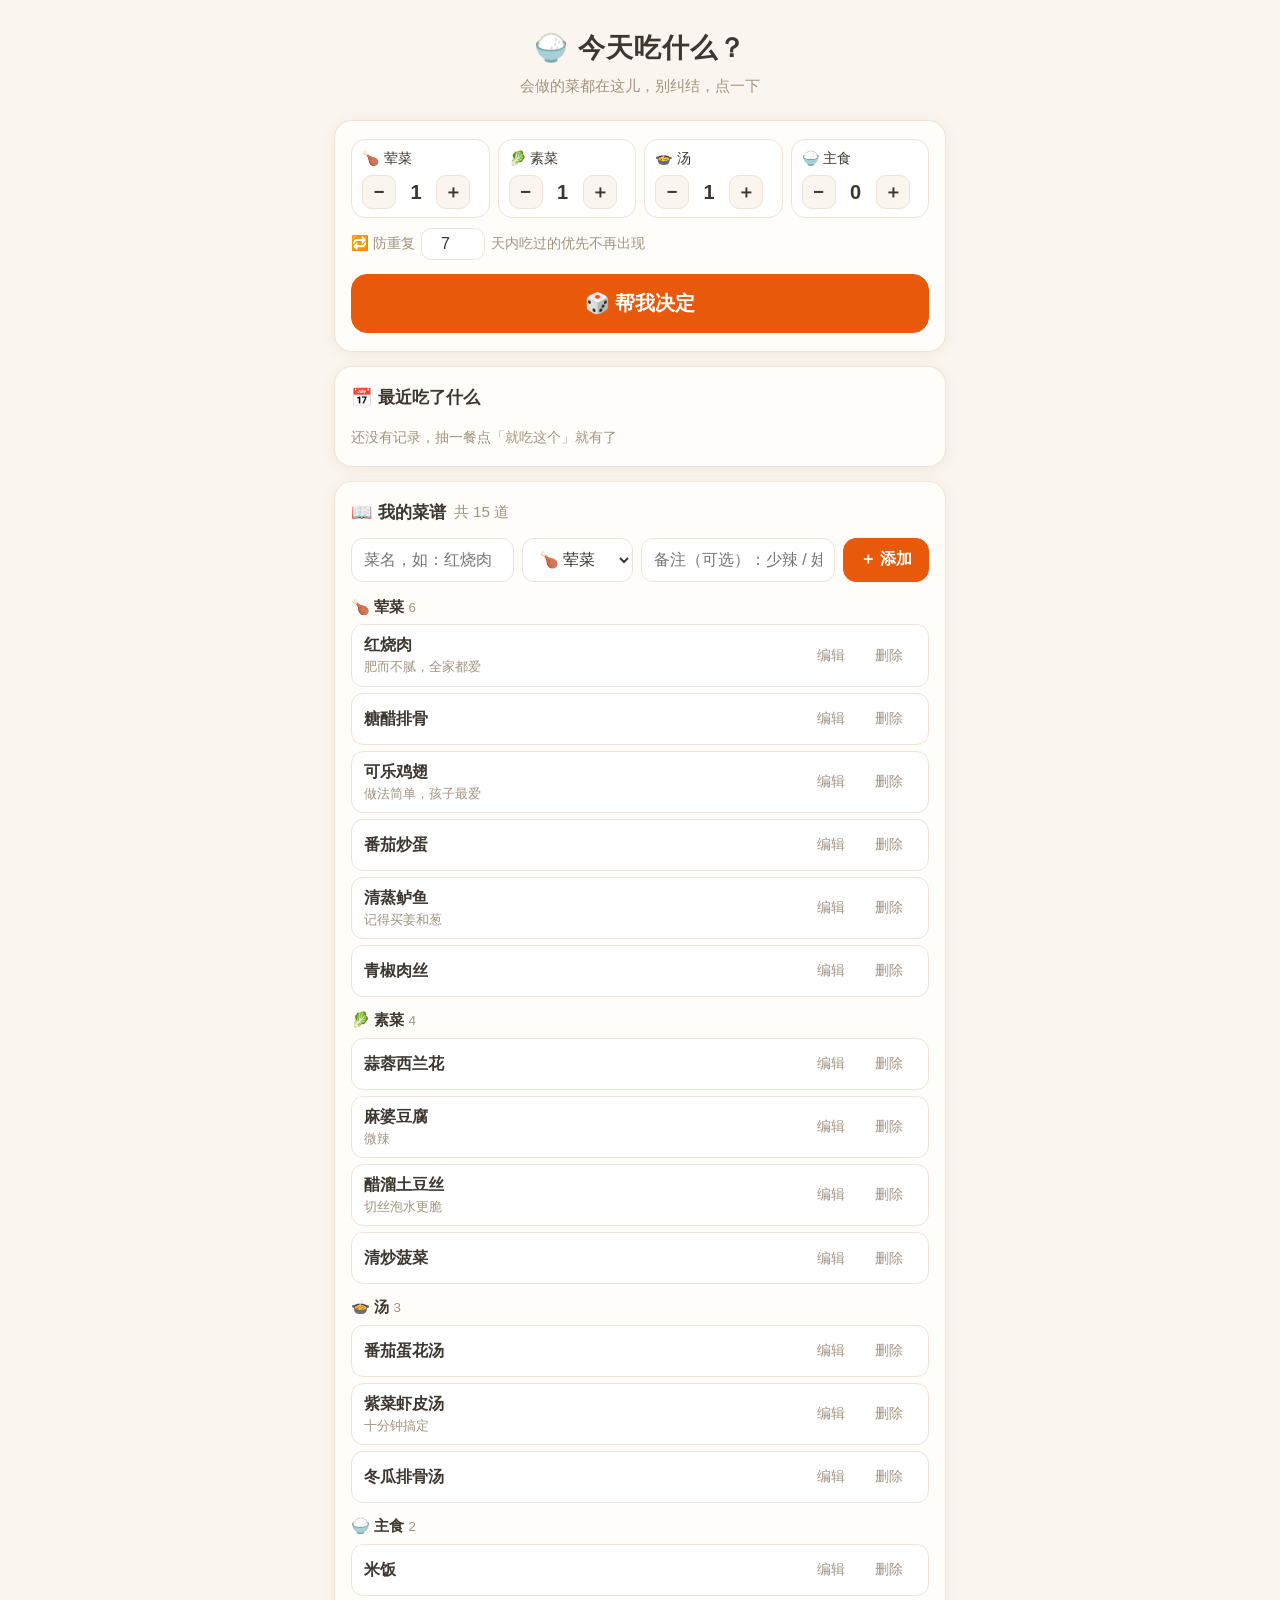
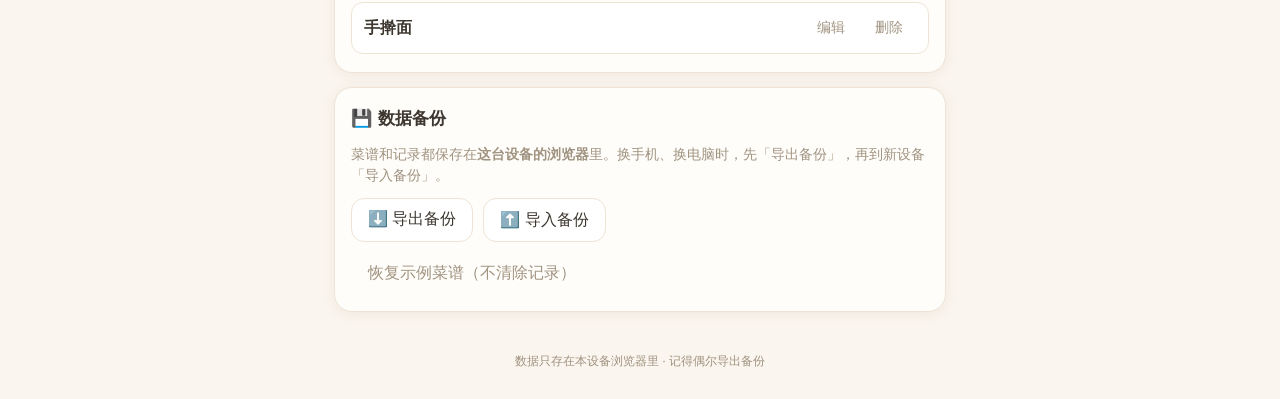
==== index.html @ 8ac6dba6 "🎉 今天吃什么：家庭随机点菜小工具（首个版本）" ====
<!DOCTYPE html>
<html lang="zh-CN">
<head>
<meta charset="UTF-8">
<meta name="viewport" content="width=device-width, initial-scale=1.0, viewport-fit=cover">
<meta name="description" content="家庭点菜小工具：把会做的菜录进去，每天随机生成今天吃什么">
<meta name="theme-color" content="#e8590c">
<title>今天吃什么？</title>
<link rel="icon" href="data:image/svg+xml,%3Csvg xmlns='http://www.w3.org/2000/svg' viewBox='0 0 100 100'%3E%3Ctext y='.9em' font-size='90'%3E%F0%9F%8D%9A%3C/text%3E%3C/svg%3E">
<link rel="stylesheet" href="style.css">
</head>
<body>

<header class="site-header">
  <h1>🍚 今天吃什么？</h1>
  <p class="subtitle">会做的菜都在这儿，别纠结，点一下</p>
</header>

<main>

  <!-- 随机点菜 -->
  <section class="card">
    <div class="settings">
      <div class="settings-grid" id="steppers">
        <div class="stepper" data-cat="hun">
          <span class="stepper-label">🍗 荤菜</span>
          <div class="step-ctrl">
            <button class="step-btn" type="button" data-dir="-1" aria-label="荤菜减一">−</button>
            <span class="step-num">1</span>
            <button class="step-btn" type="button" data-dir="1" aria-label="荤菜加一">＋</button>
          </div>
        </div>
        <div class="stepper" data-cat="su">
          <span class="stepper-label">🥬 素菜</span>
          <div class="step-ctrl">
            <button class="step-btn" type="button" data-dir="-1" aria-label="素菜减一">−</button>
            <span class="step-num">1</span>
            <button class="step-btn" type="button" data-dir="1" aria-label="素菜加一">＋</button>
          </div>
        </div>
        <div class="stepper" data-cat="tang">
          <span class="stepper-label">🍲 汤</span>
          <div class="step-ctrl">
            <button class="step-btn" type="button" data-dir="-1" aria-label="汤减一">−</button>
            <span class="step-num">1</span>
            <button class="step-btn" type="button" data-dir="1" aria-label="汤加一">＋</button>
          </div>
        </div>
        <div class="stepper" data-cat="zhushi">
          <span class="stepper-label">🍚 主食</span>
          <div class="step-ctrl">
            <button class="step-btn" type="button" data-dir="-1" aria-label="主食减一">−</button>
            <span class="step-num">0</span>
            <button class="step-btn" type="button" data-dir="1" aria-label="主食加一">＋</button>
          </div>
        </div>
      </div>
      <div class="days-row">
        <label for="no-repeat-days">🔁 防重复</label>
        <input type="number" id="no-repeat-days" min="0" max="30" step="1" value="7">
        <span>天内吃过的优先不再出现</span>
      </div>
    </div>

    <button id="btn-generate" class="btn btn-primary btn-big">🎲 帮我决定</button>

    <div id="result" class="result hidden"></div>
  </section>

  <!-- 吃过记录 -->
  <section class="card">
    <h2>📅 最近吃了什么</h2>
    <ul id="history-list" class="history-list"></ul>
    <p id="history-empty" class="muted empty-tip">还没有记录，抽一餐点「就吃这个」就有了</p>
  </section>

  <!-- 菜谱管理 -->
  <section class="card">
    <h2>📖 我的菜谱 <span id="dish-count" class="muted"></span></h2>
    <form id="dish-form" class="dish-form">
      <input name="name" placeholder="菜名，如：红烧肉" maxlength="30" required>
      <select name="category">
        <option value="hun">🍗 荤菜</option>
        <option value="su">🥬 素菜</option>
        <option value="tang">🍲 汤</option>
        <option value="zhushi">🍚 主食</option>
      </select>
      <input name="note" placeholder="备注（可选）：少辣 / 娃爱吃…" maxlength="50">
      <button type="submit" class="btn btn-primary" id="btn-add">＋ 添加</button>
    </form>
    <div id="dish-list"></div>
  </section>

  <!-- 数据备份 -->
  <section class="card">
    <h2>💾 数据备份</h2>
    <p class="muted backup-tip">菜谱和记录都保存在<b>这台设备的浏览器</b>里。换手机、换电脑时，先「导出备份」，再到新设备「导入备份」。</p>
    <div class="backup-actions">
      <button id="btn-export" class="btn">⬇️ 导出备份</button>
      <label class="btn btn-file" for="import-file">⬆️ 导入备份</label>
      <input type="file" id="import-file" accept=".json,application/json" hidden>
    </div>
    <div id="import-confirm" class="import-confirm hidden">
      <p id="import-confirm-text"></p>
      <button id="btn-import-yes" class="btn btn-primary btn-sm">确认覆盖导入</button>
      <button id="btn-import-no" class="btn btn-ghost btn-sm">取消</button>
    </div>
    <button id="btn-reset" class="btn btn-ghost btn-reset">恢复示例菜谱（不清除记录）</button>
  </section>

</main>

<footer class="site-footer">数据只存在本设备浏览器里 · 记得偶尔导出备份</footer>

<div id="toast" class="toast" role="status"></div>

<script src="app.js"></script>
</body>
</html>
---- style.css ----
:root {
  --bg: #faf5ee;
  --card: #fffdfa;
  --ink: #3d3730;
  --muted: #a09380;
  --border: #eee3d5;
  --accent: #e8590c;
  --accent-dark: #d9480f;
  --accent-soft: #fdeee2;
  --danger: #e03131;
  --hun-c: #c92a2a;    --hun-bg: #fdecec;
  --su-c: #2b8a3e;     --su-bg: #e9f6ec;
  --tang-c: #d9860b;   --tang-bg: #fdf3df;
  --zhushi-c: #96684a; --zhushi-bg: #f5ece5;
  --radius: 18px;
  --shadow: 0 2px 14px rgba(93, 74, 52, 0.07);
}

* { box-sizing: border-box; }
html { -webkit-text-size-adjust: 100%; }

body {
  margin: 0;
  background: var(--bg);
  color: var(--ink);
  font-family: -apple-system, BlinkMacSystemFont, "PingFang SC", "Hiragino Sans GB", "Microsoft YaHei", "Segoe UI", sans-serif;
  line-height: 1.5;
  min-height: 100vh;
}

.site-header { text-align: center; padding: 28px 16px 10px; }
.site-header h1 { margin: 0; font-size: 1.7rem; letter-spacing: 1px; }
.subtitle { margin: 6px 0 0; color: var(--muted); font-size: .95rem; }

main {
  max-width: 640px;
  margin: 0 auto;
  padding: 12px 14px 32px;
  display: flex;
  flex-direction: column;
  gap: 14px;
}

.card {
  background: var(--card);
  border: 1px solid var(--border);
  border-radius: var(--radius);
  box-shadow: var(--shadow);
  padding: 18px 16px;
}

h2 { font-size: 1.08rem; margin: 0 0 12px; display: flex; align-items: center; gap: 8px; flex-wrap: wrap; }
.muted { color: var(--muted); font-weight: normal; font-size: .88em; }
.hidden { display: none !important; }

/* ---- 搭配设置 ---- */
.settings { margin-bottom: 14px; }
.settings-grid { display: grid; grid-template-columns: 1fr 1fr; gap: 8px; }
@media (min-width: 480px) { .settings-grid { grid-template-columns: repeat(4, 1fr); } }

.stepper {
  background: #fff;
  border: 1px solid var(--border);
  border-radius: 14px;
  padding: 8px 10px;
  display: flex;
  flex-direction: column;
  gap: 6px;
}
.stepper-label { font-size: .88rem; }
.step-ctrl { display: flex; align-items: center; gap: 8px; }
.step-btn {
  width: 34px; height: 34px; border-radius: 10px; border: 1px solid var(--border);
  background: var(--bg); font-size: 1.15rem; font-weight: 700; color: var(--ink);
  cursor: pointer; line-height: 1; user-select: none; font-family: inherit;
}
.step-btn:active { transform: scale(.92); }
.step-num { font-size: 1.25rem; font-weight: 700; min-width: 1.2em; text-align: center; }

.days-row { margin-top: 10px; font-size: .9rem; color: var(--muted); display: flex; align-items: center; gap: 6px; flex-wrap: wrap; }
.days-row input {
  width: 64px; padding: 6px 8px; border: 1px solid var(--border); border-radius: 10px;
  font-size: 16px; text-align: center; background: #fff; color: var(--ink); font-family: inherit;
}

/* ---- 按钮 ---- */
.btn {
  display: inline-flex; align-items: center; justify-content: center; gap: 6px;
  min-height: 44px; padding: 8px 16px; border-radius: 13px;
  border: 1px solid var(--border); background: #fff; color: var(--ink);
  font-size: 1rem; font-family: inherit; cursor: pointer; text-align: center;
  transition: transform .06s ease, background .15s ease;
}
.btn:active { transform: scale(.97); }
.btn-primary { background: var(--accent); border-color: var(--accent); color: #fff; font-weight: 600; }
.btn-primary:active { background: var(--accent-dark); }
.btn-ghost { background: transparent; border-color: transparent; color: var(--muted); min-height: 38px; }
.btn-ghost:hover { color: var(--ink); }
.btn-sm { min-height: 34px; padding: 4px 12px; font-size: .9rem; }
.btn-big { width: 100%; font-size: 1.25rem; padding: 15px; border-radius: 16px; }
.armed { background: var(--danger) !important; border-color: var(--danger) !important; color: #fff !important; }

/* ---- 抽菜结果 ---- */
.result { margin-top: 14px; }
.dishes { display: flex; flex-direction: column; gap: 10px; }
.dish-card {
  display: flex; align-items: center; justify-content: space-between; gap: 10px;
  background: #fff; border: 1px solid var(--border); border-left-width: 5px;
  border-radius: 15px; padding: 13px 14px;
  animation: pop .3s ease both;
}
.dish-card.cat-hun    { border-left-color: var(--hun-c); }
.dish-card.cat-su     { border-left-color: var(--su-c); }
.dish-card.cat-tang   { border-left-color: var(--tang-c); }
.dish-card.cat-zhushi { border-left-color: var(--zhushi-c); }
@keyframes pop { from { opacity: 0; transform: translateY(10px) scale(.97); } }

.dish-main { display: flex; flex-direction: column; gap: 3px; min-width: 0; }
.dish-name { font-size: 1.28rem; font-weight: 700; }
.dish-note { color: var(--muted); font-size: .84rem; }
.chip { align-self: flex-start; font-size: .74rem; font-weight: 600; padding: 2px 9px; border-radius: 999px; white-space: nowrap; }
.chip-hun    { color: var(--hun-c);    background: var(--hun-bg); }
.chip-su     { color: var(--su-c);     background: var(--su-bg); }
.chip-tang   { color: var(--tang-c);   background: var(--tang-bg); }
.chip-zhushi { color: var(--zhushi-c); background: var(--zhushi-bg); }
.btn-swap { flex-shrink: 0; border: 1px dashed var(--border) !important; border-radius: 999px; }

.avoid-line { margin-top: 10px; font-size: .82rem; color: var(--muted); }
.hint {
  margin-top: 10px; font-size: .86rem; color: #8a6d3b;
  background: var(--accent-soft); border-radius: 10px; padding: 8px 12px;
}
.result-actions { display: flex; gap: 10px; margin-top: 14px; }
.result-actions .btn { flex: 1; }
.saved-flag { flex: 1; text-align: center; color: var(--su-c); font-weight: 600; padding: 10px; background: var(--su-bg); border-radius: 12px; }

/* ---- 吃过记录 ---- */
.history-list { list-style: none; margin: 0; padding: 0; display: flex; flex-direction: column; gap: 8px; }
.history-item {
  display: flex; align-items: center; gap: 8px;
  background: #fff; border: 1px solid var(--border); border-radius: 12px; padding: 10px 12px;
}
.history-info { flex: 1; min-width: 0; display: flex; flex-direction: column; }
.history-date { font-size: .78rem; color: var(--muted); }
.history-dishes { font-size: .95rem; font-weight: 500; }
.empty-tip { margin: 4px 0 0; font-size: .88rem; }
.btn-del-hist { min-height: 34px; }

/* ---- 菜谱管理 ---- */
.dish-form { display: flex; flex-wrap: wrap; gap: 8px; margin-bottom: 14px; }
.dish-form input, .dish-form select, .edit-form input, .edit-form select {
  padding: 10px 12px; border: 1px solid var(--border); border-radius: 12px;
  font-size: 16px; font-family: inherit; background: #fff; color: var(--ink);
}
.dish-form input[name="name"] { flex: 2 1 140px; min-width: 0; }
.dish-form select { flex: 1 1 100px; }
.dish-form input[name="note"] { flex: 3 1 160px; min-width: 0; }
.dish-form button { flex: 1 1 100%; }
@media (min-width: 560px) { .dish-form button { flex: 0 0 auto; } }

.dish-group { margin-bottom: 10px; }
.dish-group:last-child { margin-bottom: 0; }
.group-title { font-size: .95rem; margin: 12px 0 6px; }
.dish-rows { list-style: none; margin: 0; padding: 0; display: flex; flex-direction: column; gap: 6px; }
.dish-row {
  display: flex; align-items: center; justify-content: space-between; gap: 8px;
  background: #fff; border: 1px solid var(--border); border-radius: 12px; padding: 8px 12px;
}
.dish-info { min-width: 0; display: flex; flex-direction: column; }
.dish-name-s { font-weight: 600; }
.dish-ops { display: flex; gap: 4px; flex-shrink: 0; }

.edit-form { display: flex; flex-wrap: wrap; gap: 8px; width: 100%; align-items: center; }
.edit-form input[name="name"] { flex: 2 1 130px; }
.edit-form select { flex: 1 1 96px; }
.edit-form input[name="note"] { flex: 3 1 140px; }
.edit-ops { display: flex; gap: 6px; }

/* ---- 数据备份 ---- */
.backup-tip { font-size: .88rem; margin: 0 0 12px; }
.backup-actions { display: flex; flex-wrap: wrap; gap: 10px; }
.btn-file { cursor: pointer; }
.import-confirm { margin-top: 12px; background: var(--hun-bg); border-radius: 12px; padding: 12px; }
.import-confirm p { margin: 0 0 10px; font-size: .9rem; color: var(--hun-c); }
.import-confirm .btn { margin-right: 8px; }
.btn-reset { margin-top: 12px; }

/* ---- 页脚 / 提示 ---- */
.site-footer { text-align: center; color: var(--muted); font-size: .78rem; padding: 8px 16px 28px; }
.toast {
  position: fixed; left: 50%; bottom: 28px; transform: translateX(-50%) translateY(20px);
  background: rgba(51, 44, 36, .92); color: #fff; padding: 10px 20px; border-radius: 999px;
  font-size: .92rem; opacity: 0; pointer-events: none; transition: all .25s ease; z-index: 99;
  max-width: 86vw; text-align: center;
}
.toast.show { opacity: 1; transform: translateX(-50%) translateY(0); }
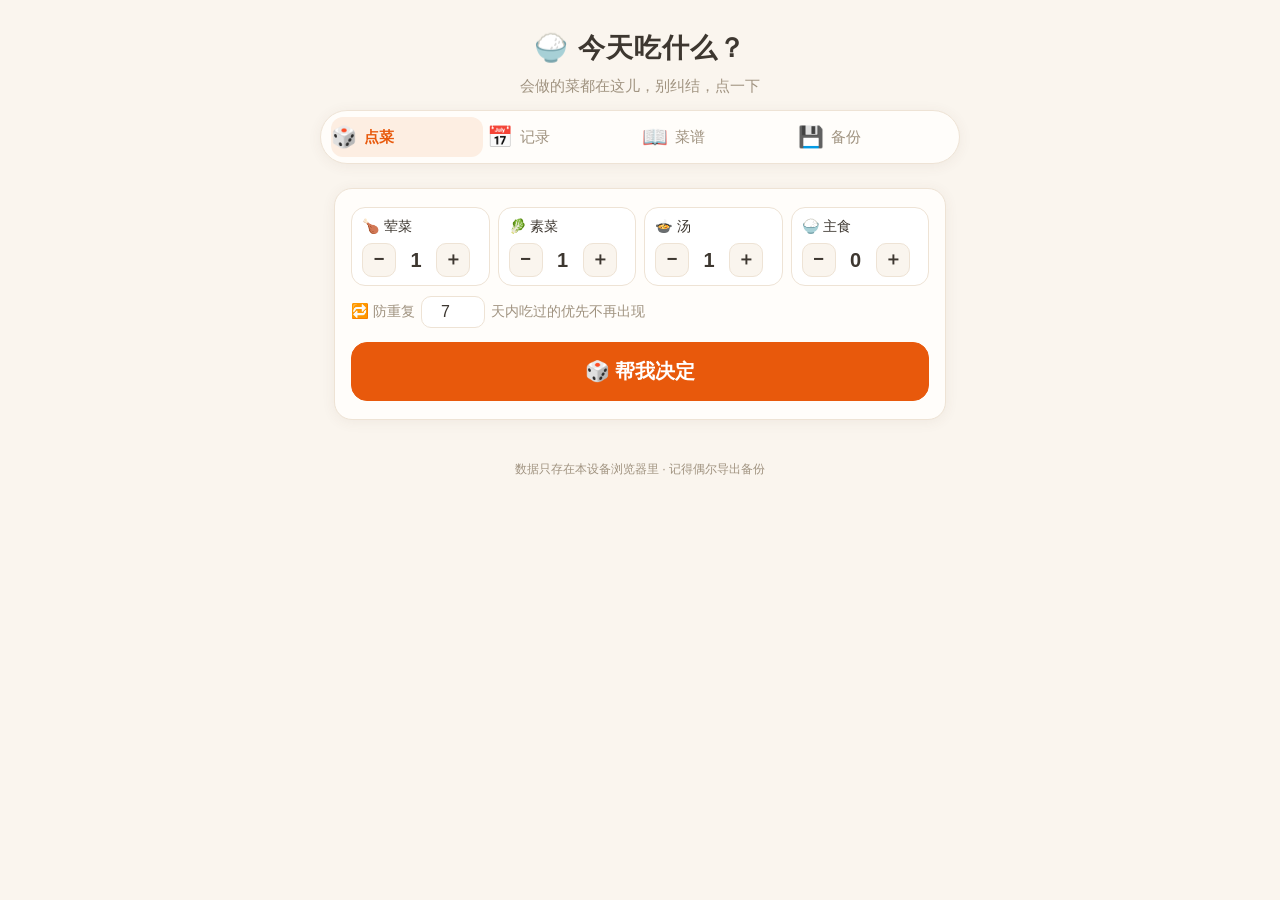
==== commit 3f4cfc81: "🔀 重构为多页面：点菜/记录/菜谱/备份各一页，底部标签栏导航" ====
--- a/index.html
+++ b/index.html
@@ -9,12 +9,19 @@
 <link rel="icon" href="data:image/svg+xml,%3Csvg xmlns='http://www.w3.org/2000/svg' viewBox='0 0 100 100'%3E%3Ctext y='.9em' font-size='90'%3E%F0%9F%8D%9A%3C/text%3E%3C/svg%3E">
 <link rel="stylesheet" href="style.css">
 </head>
-<body>
+<body data-page="home">
 
 <header class="site-header">
   <h1>🍚 今天吃什么？</h1>
   <p class="subtitle">会做的菜都在这儿，别纠结，点一下</p>
 </header>
+
+<nav class="tabbar">
+  <a class="tab active" href="index.html" aria-current="page"><span class="tab-icon">🎲</span><span class="tab-label">点菜</span></a>
+  <a class="tab" href="history.html"><span class="tab-icon">📅</span><span class="tab-label">记录</span></a>
+  <a class="tab" href="dishes.html"><span class="tab-icon">📖</span><span class="tab-label">菜谱</span></a>
+  <a class="tab" href="backup.html"><span class="tab-icon">💾</span><span class="tab-label">备份</span></a>
+</nav>
 
 <main>
 
@@ -67,47 +74,6 @@
     <div id="result" class="result hidden"></div>
   </section>
 
-  <!-- 吃过记录 -->
-  <section class="card">
-    <h2>📅 最近吃了什么</h2>
-    <ul id="history-list" class="history-list"></ul>
-    <p id="history-empty" class="muted empty-tip">还没有记录，抽一餐点「就吃这个」就有了</p>
-  </section>
-
-  <!-- 菜谱管理 -->
-  <section class="card">
-    <h2>📖 我的菜谱 <span id="dish-count" class="muted"></span></h2>
-    <form id="dish-form" class="dish-form">
-      <input name="name" placeholder="菜名，如：红烧肉" maxlength="30" required>
-      <select name="category">
-        <option value="hun">🍗 荤菜</option>
-        <option value="su">🥬 素菜</option>
-        <option value="tang">🍲 汤</option>
-        <option value="zhushi">🍚 主食</option>
-      </select>
-      <input name="note" placeholder="备注（可选）：少辣 / 娃爱吃…" maxlength="50">
-      <button type="submit" class="btn btn-primary" id="btn-add">＋ 添加</button>
-    </form>
-    <div id="dish-list"></div>
-  </section>
-
-  <!-- 数据备份 -->
-  <section class="card">
-    <h2>💾 数据备份</h2>
-    <p class="muted backup-tip">菜谱和记录都保存在<b>这台设备的浏览器</b>里。换手机、换电脑时，先「导出备份」，再到新设备「导入备份」。</p>
-    <div class="backup-actions">
-      <button id="btn-export" class="btn">⬇️ 导出备份</button>
-      <label class="btn btn-file" for="import-file">⬆️ 导入备份</label>
-      <input type="file" id="import-file" accept=".json,application/json" hidden>
-    </div>
-    <div id="import-confirm" class="import-confirm hidden">
-      <p id="import-confirm-text"></p>
-      <button id="btn-import-yes" class="btn btn-primary btn-sm">确认覆盖导入</button>
-      <button id="btn-import-no" class="btn btn-ghost btn-sm">取消</button>
-    </div>
-    <button id="btn-reset" class="btn btn-ghost btn-reset">恢复示例菜谱（不清除记录）</button>
-  </section>
-
 </main>
 
 <footer class="site-footer">数据只存在本设备浏览器里 · 记得偶尔导出备份</footer>
--- a/style.css
+++ b/style.css
@@ -194,3 +194,45 @@
   max-width: 86vw; text-align: center;
 }
 .toast.show { opacity: 1; transform: translateX(-50%) translateY(0); }
+
+/* ---- 底部标签栏（多页面导航）---- */
+.tabbar {
+  position: fixed; left: 0; right: 0; bottom: 0; z-index: 50;
+  display: flex; gap: 4px;
+  background: rgba(255, 253, 250, .96);
+  backdrop-filter: blur(8px); -webkit-backdrop-filter: blur(8px);
+  border-top: 1px solid var(--border);
+  padding: 6px 10px calc(8px + env(safe-area-inset-bottom));
+}
+.tab {
+  flex: 1; display: flex; flex-direction: column; align-items: center; gap: 2px;
+  padding: 5px 0 3px; border-radius: 12px;
+  text-decoration: none; color: var(--muted); font-size: .72rem; font-family: inherit;
+}
+.tab-icon { font-size: 1.3rem; line-height: 1.15; }
+.tab.active { color: var(--accent); font-weight: 700; background: var(--accent-soft); }
+
+body { padding-bottom: calc(78px + env(safe-area-inset-bottom)); }
+
+@media (min-width: 640px) {
+  body { padding-bottom: 0; }
+  .tabbar {
+    position: static; max-width: 640px; margin: 2px auto 12px;
+    border: 1px solid var(--border); border-radius: 999px;
+    background: var(--card); box-shadow: var(--shadow);
+    padding: 6px 10px;
+  }
+  .tab { flex-direction: row; gap: 7px; font-size: .92rem; padding: 8px 0; }
+}
+
+/* toast 位置让位给标签栏 */
+.toast { bottom: calc(94px + env(safe-area-inset-bottom)); }
+@media (min-width: 640px) { .toast { bottom: 28px; } }
+
+a.saved-flag { text-decoration: none; }
+
+/* 空状态 */
+.empty-block {
+  display: flex; flex-direction: column; align-items: center; gap: 14px;
+  text-align: center; padding: 26px 0 14px;
+}
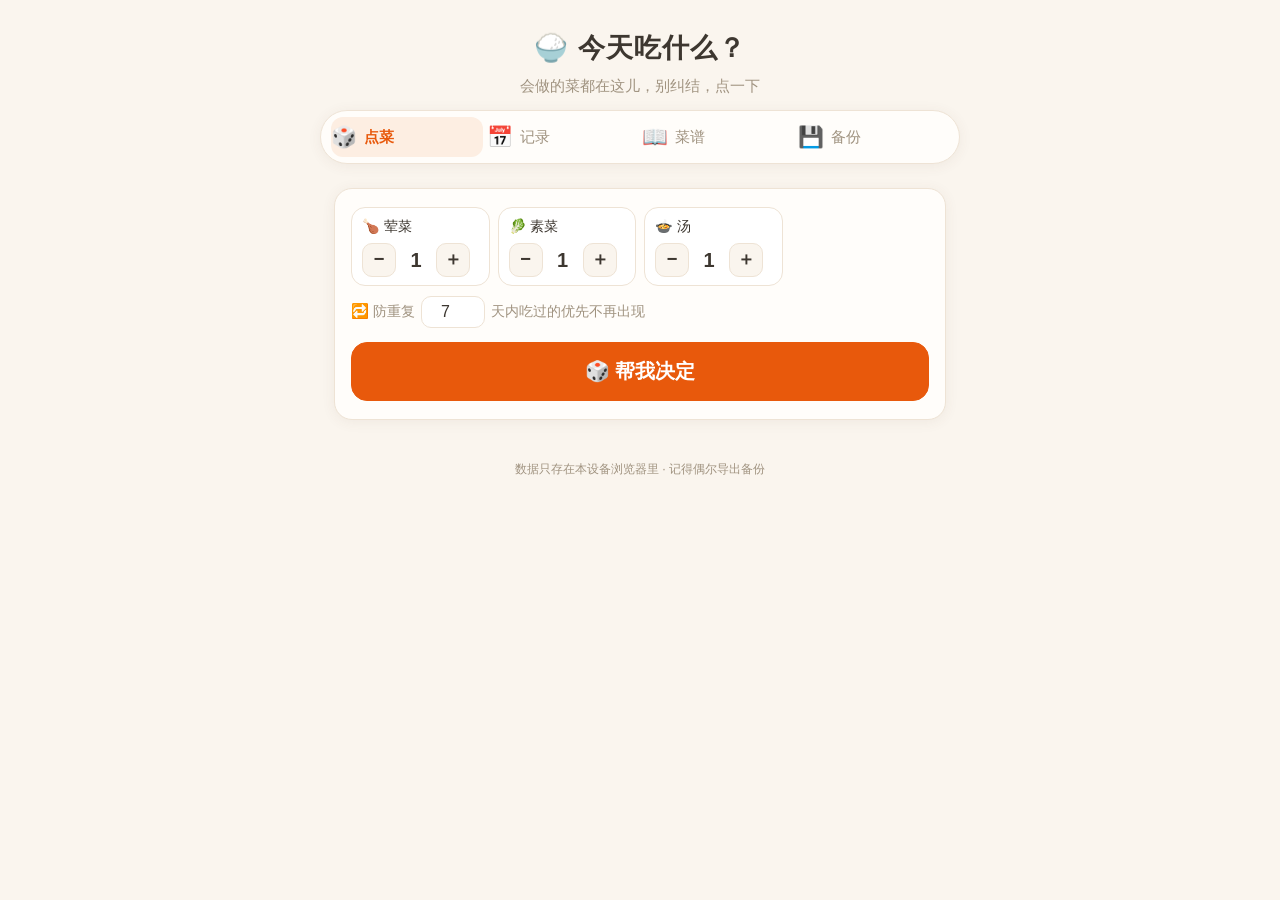
==== commit 727678e4: "移除主食分类" ====
--- a/index.html
+++ b/index.html
@@ -53,14 +53,6 @@
             <button class="step-btn" type="button" data-dir="1" aria-label="汤加一">＋</button>
           </div>
         </div>
-        <div class="stepper" data-cat="zhushi">
-          <span class="stepper-label">🍚 主食</span>
-          <div class="step-ctrl">
-            <button class="step-btn" type="button" data-dir="-1" aria-label="主食减一">−</button>
-            <span class="step-num">0</span>
-            <button class="step-btn" type="button" data-dir="1" aria-label="主食加一">＋</button>
-          </div>
-        </div>
       </div>
       <div class="days-row">
         <label for="no-repeat-days">🔁 防重复</label>
